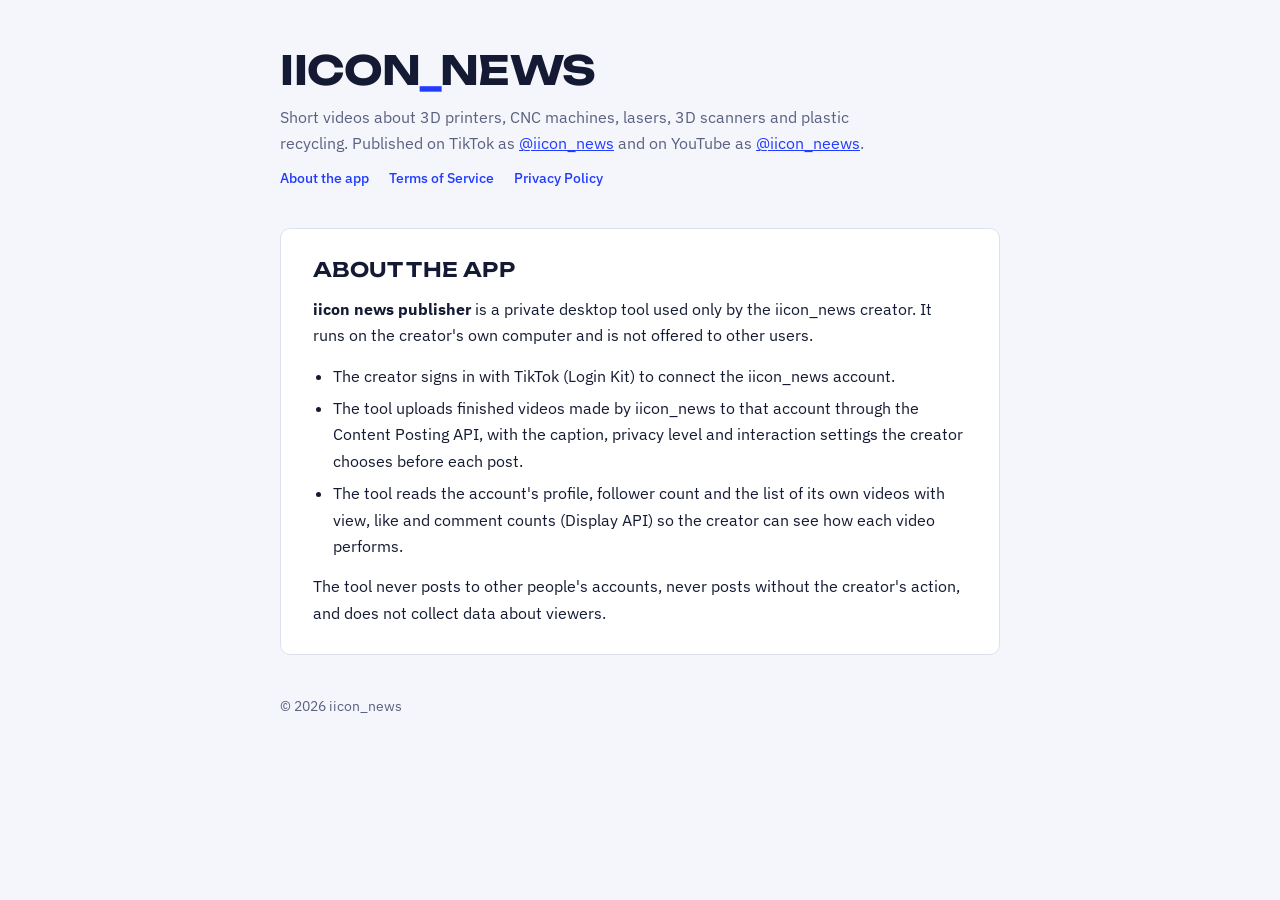
==== index.html @ fd4f6ddf "Add files via upload" ====
<!doctype html>
<html lang="en">
<head>
<meta charset="utf-8">
<meta name="viewport" content="width=device-width, initial-scale=1">
<title>iicon news publisher</title>
<link rel="preconnect" href="https://fonts.googleapis.com">
<link rel="preconnect" href="https://fonts.gstatic.com" crossorigin>
<link rel="stylesheet" href="https://fonts.googleapis.com/css2?family=Unbounded:wght@600;700&family=IBM+Plex+Sans:wght@400;500;600&family=IBM+Plex+Mono:wght@400&display=swap">
<style>
/* Layout: single readable column, brand header, three anchored sections (about / terms / privacy) */
:root {
  --bg: #f5f6fb;
  --surface: #ffffff;
  --fg: #141a33;
  --muted: #5a6180;
  --line: #dde0ee;
  --accent: #213bff;
  --display: "Unbounded", "Arial Black", system-ui, sans-serif;
  --body: "IBM Plex Sans", -apple-system, "Segoe UI", Roboto, sans-serif;
  --mono: "IBM Plex Mono", ui-monospace, Menlo, monospace;
}
@media (prefers-color-scheme: dark) {
  :root:not([data-theme="light"]) {
    --bg: #0b0f22; --surface: #121835; --fg: #e8eaf6; --muted: #9aa1c2; --line: #252c52; --accent: #6f83ff;
    color-scheme: dark;
  }
}
:root[data-theme="dark"] {
  --bg: #0b0f22; --surface: #121835; --fg: #e8eaf6; --muted: #9aa1c2; --line: #252c52; --accent: #6f83ff;
  color-scheme: dark;
}
* { box-sizing: border-box; }
body {
  background: var(--bg); color: var(--fg);
  font: 16px/1.65 var(--body);
  padding-left: max(16px, env(safe-area-inset-left, 0px));
  padding-right: max(16px, env(safe-area-inset-right, 0px));
  padding-block: 40px 64px;
}
.wrap { max-width: 720px; margin: 0 auto; display: flex; flex-direction: column; gap: 40px; }
header { display: flex; flex-direction: column; gap: 12px; }
.brand { font: 700 clamp(28px, 6vw, 40px)/1.1 var(--display); letter-spacing: -0.01em; text-transform: uppercase; text-wrap: balance; }
.brand span { color: var(--accent); }
.lede { color: var(--muted); max-width: 62ch; margin: 0; }
nav { display: flex; flex-wrap: wrap; gap: 8px 20px; font: 500 14px var(--body); }
nav a { color: var(--accent); text-decoration: none; border-bottom: 1px solid transparent; }
nav a:hover, nav a:focus-visible { border-bottom-color: var(--accent); outline: none; }
section { background: var(--surface); border: 1px solid var(--line); border-radius: 10px; padding: 28px clamp(18px, 4vw, 32px); display: flex; flex-direction: column; gap: 14px; min-width: 0; }
h2 { font: 600 20px/1.25 var(--display); margin: 0; text-transform: uppercase; letter-spacing: 0.02em; }
h3 { font: 600 16px/1.3 var(--body); margin: 8px 0 0; }
p, ul { margin: 0; max-width: 65ch; }
ul { padding-left: 20px; display: flex; flex-direction: column; gap: 6px; }
.meta { font: 400 13px var(--mono); color: var(--muted); }
a { color: var(--accent); }
code { font: 400 14px var(--mono); }
footer { color: var(--muted); font-size: 14px; }
</style>
</head>
<body>
<div class="wrap">
  <header>
    <div class="brand">iicon<span>_</span>news</div>
    <p class="lede">Short videos about 3D printers, CNC machines, lasers, 3D scanners and plastic recycling. Published on TikTok as <a href="https://www.tiktok.com/@iicon_news">@iicon_news</a> and on YouTube as <a href="https://www.youtube.com/@iicon_neews">@iicon_neews</a>.</p>
    <nav aria-label="Sections">
      <a href="./">About the app</a>
      <a href="terms.html">Terms of Service</a>
      <a href="privacy.html">Privacy Policy</a>
    </nav>
  </header>
  <section id="about">
    <h2>About the app</h2>
    <p><strong>iicon news publisher</strong> is a private desktop tool used only by the iicon_news creator. It runs on the creator's own computer and is not offered to other users.</p>
    <ul>
      <li>The creator signs in with TikTok (Login Kit) to connect the iicon_news account.</li>
      <li>The tool uploads finished videos made by iicon_news to that account through the Content Posting API, with the caption, privacy level and interaction settings the creator chooses before each post.</li>
      <li>The tool reads the account's profile, follower count and the list of its own videos with view, like and comment counts (Display API) so the creator can see how each video performs.</li>
    </ul>
    <p>The tool never posts to other people's accounts, never posts without the creator's action, and does not collect data about viewers.</p>
  </section>
  <footer>© 2026 iicon_news</footer>
</div>
</body>
</html>
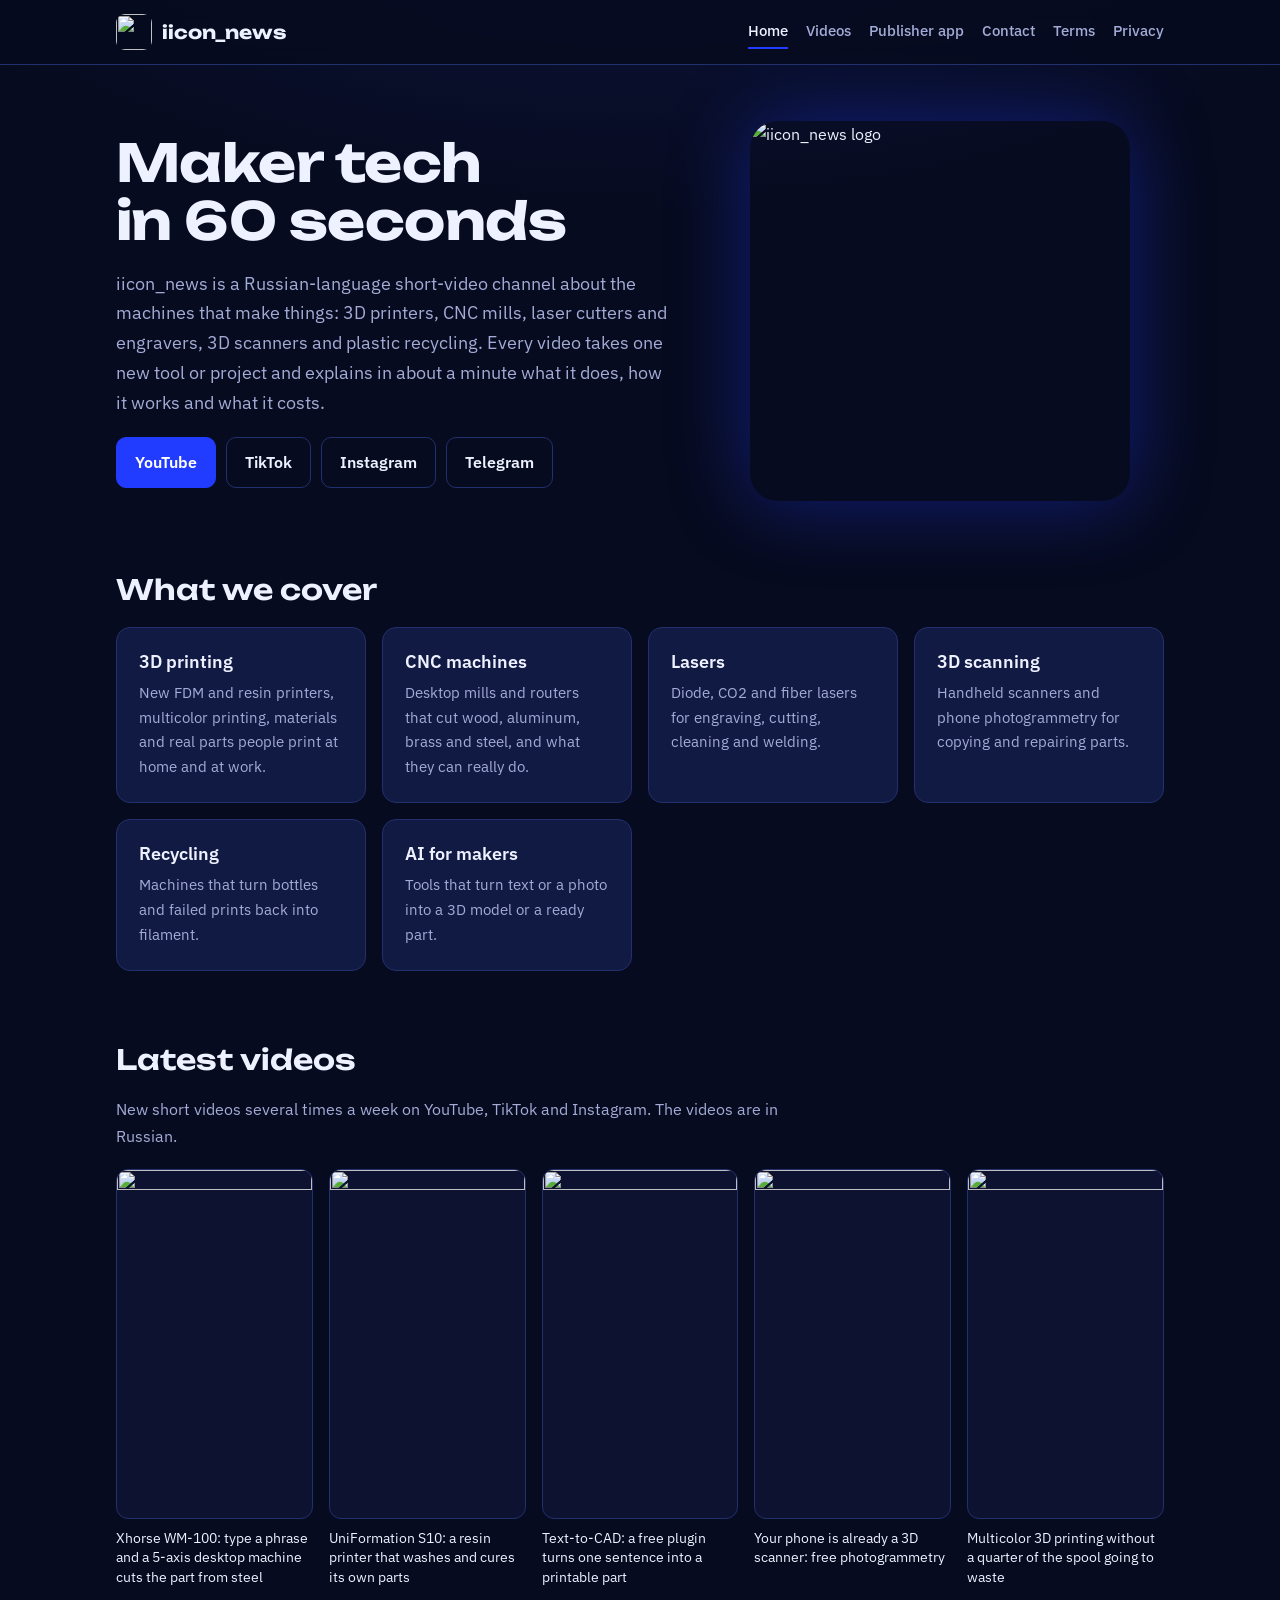
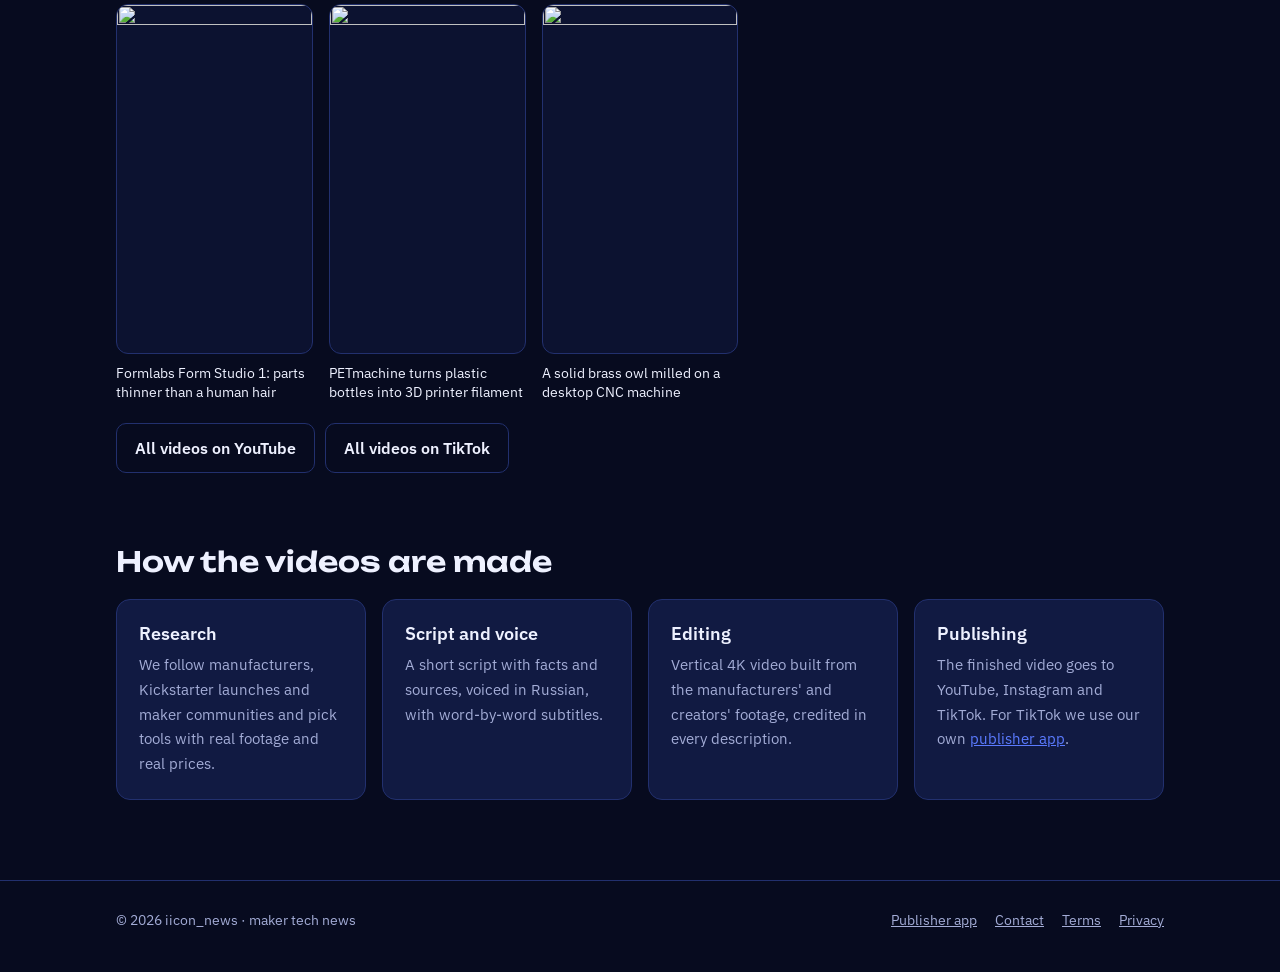
==== commit 397a5bfc: "Full website: pages, styles, favicon matching the app icon" ====
--- a/index.html
+++ b/index.html
@@ -3,82 +3,72 @@
 <head>
 <meta charset="utf-8">
 <meta name="viewport" content="width=device-width, initial-scale=1">
-<title>iicon news publisher</title>
+<title>iicon_news — maker tech in 60 seconds</title>
+<meta name="description" content="Short videos about 3D printers, CNC machines, lasers, 3D scanners and plastic recycling.">
+<link rel="icon" href="favicon.ico" sizes="any">
+<link rel="icon" type="image/png" sizes="32x32" href="img/favicon-32.png">
+<link rel="apple-touch-icon" href="img/apple-touch-icon.png">
+<meta property="og:title" content="iicon_news — maker tech in 60 seconds">
+<meta property="og:description" content="Short videos about 3D printers, CNC machines, lasers, 3D scanners and plastic recycling.">
+<meta property="og:image" content="https://barryalien23.github.io/iicon-news/img/logo-512.png">
+<meta name="theme-color" content="#070b1f">
 <link rel="preconnect" href="https://fonts.googleapis.com">
 <link rel="preconnect" href="https://fonts.gstatic.com" crossorigin>
-<link rel="stylesheet" href="https://fonts.googleapis.com/css2?family=Unbounded:wght@600;700&family=IBM+Plex+Sans:wght@400;500;600&family=IBM+Plex+Mono:wght@400&display=swap">
-<style>
-/* Layout: single readable column, brand header, three anchored sections (about / terms / privacy) */
-:root {
-  --bg: #f5f6fb;
-  --surface: #ffffff;
-  --fg: #141a33;
-  --muted: #5a6180;
-  --line: #dde0ee;
-  --accent: #213bff;
-  --display: "Unbounded", "Arial Black", system-ui, sans-serif;
-  --body: "IBM Plex Sans", -apple-system, "Segoe UI", Roboto, sans-serif;
-  --mono: "IBM Plex Mono", ui-monospace, Menlo, monospace;
-}
-@media (prefers-color-scheme: dark) {
-  :root:not([data-theme="light"]) {
-    --bg: #0b0f22; --surface: #121835; --fg: #e8eaf6; --muted: #9aa1c2; --line: #252c52; --accent: #6f83ff;
-    color-scheme: dark;
-  }
-}
-:root[data-theme="dark"] {
-  --bg: #0b0f22; --surface: #121835; --fg: #e8eaf6; --muted: #9aa1c2; --line: #252c52; --accent: #6f83ff;
-  color-scheme: dark;
-}
-* { box-sizing: border-box; }
-body {
-  background: var(--bg); color: var(--fg);
-  font: 16px/1.65 var(--body);
-  padding-left: max(16px, env(safe-area-inset-left, 0px));
-  padding-right: max(16px, env(safe-area-inset-right, 0px));
-  padding-block: 40px 64px;
-}
-.wrap { max-width: 720px; margin: 0 auto; display: flex; flex-direction: column; gap: 40px; }
-header { display: flex; flex-direction: column; gap: 12px; }
-.brand { font: 700 clamp(28px, 6vw, 40px)/1.1 var(--display); letter-spacing: -0.01em; text-transform: uppercase; text-wrap: balance; }
-.brand span { color: var(--accent); }
-.lede { color: var(--muted); max-width: 62ch; margin: 0; }
-nav { display: flex; flex-wrap: wrap; gap: 8px 20px; font: 500 14px var(--body); }
-nav a { color: var(--accent); text-decoration: none; border-bottom: 1px solid transparent; }
-nav a:hover, nav a:focus-visible { border-bottom-color: var(--accent); outline: none; }
-section { background: var(--surface); border: 1px solid var(--line); border-radius: 10px; padding: 28px clamp(18px, 4vw, 32px); display: flex; flex-direction: column; gap: 14px; min-width: 0; }
-h2 { font: 600 20px/1.25 var(--display); margin: 0; text-transform: uppercase; letter-spacing: 0.02em; }
-h3 { font: 600 16px/1.3 var(--body); margin: 8px 0 0; }
-p, ul { margin: 0; max-width: 65ch; }
-ul { padding-left: 20px; display: flex; flex-direction: column; gap: 6px; }
-.meta { font: 400 13px var(--mono); color: var(--muted); }
-a { color: var(--accent); }
-code { font: 400 14px var(--mono); }
-footer { color: var(--muted); font-size: 14px; }
-</style>
+<link rel="stylesheet" href="https://fonts.googleapis.com/css2?family=Unbounded:wght@600;700&family=IBM+Plex+Sans:wght@400;500;600&display=swap">
+<link rel="stylesheet" href="styles.css">
 </head>
 <body>
-<div class="wrap">
-  <header>
-    <div class="brand">iicon<span>_</span>news</div>
-    <p class="lede">Short videos about 3D printers, CNC machines, lasers, 3D scanners and plastic recycling. Published on TikTok as <a href="https://www.tiktok.com/@iicon_news">@iicon_news</a> and on YouTube as <a href="https://www.youtube.com/@iicon_neews">@iicon_neews</a>.</p>
-    <nav aria-label="Sections">
-      <a href="./">About the app</a>
-      <a href="terms.html">Terms of Service</a>
-      <a href="privacy.html">Privacy Policy</a>
-    </nav>
-  </header>
-  <section id="about">
-    <h2>About the app</h2>
-    <p><strong>iicon news publisher</strong> is a private desktop tool used only by the iicon_news creator. It runs on the creator's own computer and is not offered to other users.</p>
-    <ul>
-      <li>The creator signs in with TikTok (Login Kit) to connect the iicon_news account.</li>
-      <li>The tool uploads finished videos made by iicon_news to that account through the Content Posting API, with the caption, privacy level and interaction settings the creator chooses before each post.</li>
-      <li>The tool reads the account's profile, follower count and the list of its own videos with view, like and comment counts (Display API) so the creator can see how each video performs.</li>
-    </ul>
-    <p>The tool never posts to other people's accounts, never posts without the creator's action, and does not collect data about viewers.</p>
-  </section>
-  <footer>© 2026 iicon_news</footer>
-</div>
+<header class="site-header"><div class="wrap">
+<a class="brand" href="index.html"><img src="img/logo-512.png" alt="" width="36" height="36">iicon_news</a>
+<nav class="site-nav" aria-label="Main"><a href="index.html" aria-current="page">Home</a><a href="index.html#videos">Videos</a><a href="app.html">Publisher app</a><a href="contact.html">Contact</a><a href="terms.html">Terms</a><a href="privacy.html">Privacy</a></nav>
+</div></header>
+<main class="wrap">
+
+<section class="hero">
+  <div class="hero-text">
+    <h1>Maker tech in 60&nbsp;seconds</h1>
+    <p class="lede">iicon_news is a Russian-language short-video channel about the machines that make things:
+    3D printers, CNC mills, laser cutters and engravers, 3D scanners and plastic recycling.
+    Every video takes one new tool or project and explains in about a minute what it does, how it works and what it costs.</p>
+    <div class="buttons"><a class="btn" href="https://www.youtube.com/@iicon_neews" target="_blank" rel="noopener">YouTube</a><a class="btn ghost" href="https://www.tiktok.com/@iicon_news" target="_blank" rel="noopener">TikTok</a><a class="btn ghost" href="https://www.instagram.com/iicon_news/" target="_blank" rel="noopener">Instagram</a><a class="btn ghost" href="https://t.me/iicon_news" target="_blank" rel="noopener">Telegram</a></div>
+  </div>
+  <img class="hero-logo" src="img/logo-512.png" alt="iicon_news logo" width="512" height="512">
+</section>
+
+<section>
+  <h2>What we cover</h2>
+  <div class="grid">
+    <div class="card"><h3>3D printing</h3><p>New FDM and resin printers, multicolor printing, materials and real parts people print at home and at work.</p></div>
+    <div class="card"><h3>CNC machines</h3><p>Desktop mills and routers that cut wood, aluminum, brass and steel, and what they can really do.</p></div>
+    <div class="card"><h3>Lasers</h3><p>Diode, CO2 and fiber lasers for engraving, cutting, cleaning and welding.</p></div>
+    <div class="card"><h3>3D scanning</h3><p>Handheld scanners and phone photogrammetry for copying and repairing parts.</p></div>
+    <div class="card"><h3>Recycling</h3><p>Machines that turn bottles and failed prints back into filament.</p></div>
+    <div class="card"><h3>AI for makers</h3><p>Tools that turn text or a photo into a 3D model or a ready part.</p></div>
+  </div>
+</section>
+
+<section id="videos">
+  <h2>Latest videos</h2>
+  <p class="muted">New short videos several times a week on YouTube, TikTok and Instagram. The videos are in Russian.</p>
+  <div class="videos"><a class="video" href="https://www.youtube.com/shorts/JngIQ4nu1DM" target="_blank" rel="noopener"><img src="img/v-JngIQ4nu1DM.jpg" alt="" loading="lazy" width="360" height="640"><span>Xhorse WM-100: type a phrase and a 5-axis desktop machine cuts the part from steel</span></a><a class="video" href="https://www.youtube.com/shorts/M4k82-7u65M" target="_blank" rel="noopener"><img src="img/v-M4k82-7u65M.jpg" alt="" loading="lazy" width="360" height="640"><span>UniFormation S10: a resin printer that washes and cures its own parts</span></a><a class="video" href="https://www.youtube.com/shorts/WuSTNUGZK58" target="_blank" rel="noopener"><img src="img/v-WuSTNUGZK58.jpg" alt="" loading="lazy" width="360" height="640"><span>Text-to-CAD: a free plugin turns one sentence into a printable part</span></a><a class="video" href="https://www.youtube.com/shorts/X9slYGXRmLw" target="_blank" rel="noopener"><img src="img/v-X9slYGXRmLw.jpg" alt="" loading="lazy" width="360" height="640"><span>Your phone is already a 3D scanner: free photogrammetry</span></a><a class="video" href="https://www.youtube.com/shorts/9n1d-kxBL30" target="_blank" rel="noopener"><img src="img/v-9n1d-kxBL30.jpg" alt="" loading="lazy" width="360" height="640"><span>Multicolor 3D printing without a quarter of the spool going to waste</span></a><a class="video" href="https://www.youtube.com/shorts/dMKP87IcEpo" target="_blank" rel="noopener"><img src="img/v-dMKP87IcEpo.jpg" alt="" loading="lazy" width="360" height="640"><span>Formlabs Form Studio 1: parts thinner than a human hair</span></a><a class="video" href="https://www.youtube.com/shorts/vu9dJcK6fmQ" target="_blank" rel="noopener"><img src="img/v-vu9dJcK6fmQ.jpg" alt="" loading="lazy" width="360" height="640"><span>PETmachine turns plastic bottles into 3D printer filament</span></a><a class="video" href="https://www.youtube.com/shorts/GiRDuPsCGWo" target="_blank" rel="noopener"><img src="img/v-GiRDuPsCGWo.jpg" alt="" loading="lazy" width="360" height="640"><span>A solid brass owl milled on a desktop CNC machine</span></a></div>
+  <div class="buttons"><a class="btn ghost" href="https://www.youtube.com/@iicon_neews/shorts" target="_blank" rel="noopener">All videos on YouTube</a>
+  <a class="btn ghost" href="https://www.tiktok.com/@iicon_news" target="_blank" rel="noopener">All videos on TikTok</a></div>
+</section>
+
+<section>
+  <h2>How the videos are made</h2>
+  <div class="grid">
+    <div class="card"><h3>Research</h3><p>We follow manufacturers, Kickstarter launches and maker communities and pick tools with real footage and real prices.</p></div>
+    <div class="card"><h3>Script and voice</h3><p>A short script with facts and sources, voiced in Russian, with word-by-word subtitles.</p></div>
+    <div class="card"><h3>Editing</h3><p>Vertical 4K video built from the manufacturers' and creators' footage, credited in every description.</p></div>
+    <div class="card"><h3>Publishing</h3><p>The finished video goes to YouTube, Instagram and TikTok. For TikTok we use our own <a href="app.html">publisher app</a>.</p></div>
+  </div>
+</section>
+
+</main>
+<footer class="site-footer"><div class="wrap">
+<span>© 2026 iicon_news · maker tech news</span>
+<nav aria-label="Footer"><a href="app.html">Publisher app</a><a href="contact.html">Contact</a><a href="terms.html">Terms</a><a href="privacy.html">Privacy</a></nav>
+</div></footer>
 </body>
 </html>
--- a/styles.css
+++ b/styles.css
@@ -0,0 +1,102 @@
+/* iicon_news site: dark navy + electric blue, same palette as the channel art */
+:root {
+  --bg: #070b1f;
+  --bg-2: #0c1230;
+  --surface: #111a42;
+  --line: #22306e;
+  --fg: #eef1ff;
+  --muted: #a3acd6;
+  --accent: #213bff;
+  --accent-2: #5b7bff;
+  --display: "Unbounded", "Arial Black", system-ui, sans-serif;
+  --body: "IBM Plex Sans", -apple-system, "Segoe UI", Roboto, sans-serif;
+  color-scheme: dark;
+}
+* { box-sizing: border-box; }
+html { -webkit-text-size-adjust: 100%; }
+body {
+  margin: 0;
+  background: radial-gradient(1200px 600px at 50% -200px, #1a2a8a55, transparent 70%), var(--bg);
+  color: var(--fg);
+  font: 16px/1.65 var(--body);
+}
+a { color: var(--accent-2); }
+img { max-width: 100%; height: auto; display: block; }
+.wrap { width: 100%; max-width: 1080px; margin: 0 auto; padding-inline: max(16px, env(safe-area-inset-left, 0px)); }
+
+/* header */
+.site-header { position: sticky; top: 0; z-index: 10; background: #070b1fd9; backdrop-filter: blur(10px); border-bottom: 1px solid var(--line); }
+.site-header .wrap { display: flex; align-items: center; gap: 16px; min-height: 64px; flex-wrap: wrap; padding-block: 8px; }
+.brand { display: flex; align-items: center; gap: 10px; color: var(--fg); text-decoration: none; font: 700 18px var(--display); }
+.brand img { width: 36px; height: 36px; border-radius: 9px; }
+.site-nav { display: flex; flex-wrap: wrap; gap: 4px 18px; margin-left: auto; font-weight: 500; font-size: 15px; }
+.site-nav a { color: var(--muted); text-decoration: none; padding: 4px 0; border-bottom: 2px solid transparent; }
+.site-nav a:hover, .site-nav a:focus-visible { color: var(--fg); outline: none; }
+.site-nav a[aria-current="page"] { color: var(--fg); border-bottom-color: var(--accent); }
+
+/* layout */
+main { display: flex; flex-direction: column; gap: 72px; padding-block: 56px 80px; }
+section { display: flex; flex-direction: column; gap: 20px; min-width: 0; }
+h1 { font: 700 clamp(30px, 5.4vw, 52px)/1.1 var(--display); margin: 0; letter-spacing: -0.01em; text-wrap: balance; }
+h2 { font: 600 clamp(21px, 3vw, 28px)/1.2 var(--display); margin: 0; text-wrap: balance; }
+h3 { font: 600 18px/1.3 var(--body); margin: 0; }
+p { margin: 0; max-width: 68ch; }
+.lede { font-size: 18px; color: var(--muted); }
+.muted { color: var(--muted); }
+.small { font-size: 14px; }
+
+/* hero */
+.hero { display: grid; grid-template-columns: minmax(0, 1.25fr) minmax(0, 1fr); gap: 40px; align-items: center; }
+.hero-text { display: flex; flex-direction: column; gap: 20px; }
+.hero-logo { width: 100%; max-width: 380px; justify-self: center; border-radius: 28px; box-shadow: 0 0 80px #213bff66; }
+.buttons { display: flex; flex-wrap: wrap; gap: 10px; }
+.btn { display: inline-flex; align-items: center; gap: 8px; padding: 11px 18px; border-radius: 10px; font-weight: 600; text-decoration: none; color: #fff; background: var(--accent); border: 1px solid var(--accent); }
+.btn.ghost { background: transparent; color: var(--fg); border-color: var(--line); }
+.btn:hover { filter: brightness(1.12); }
+
+/* cards */
+.grid { display: grid; gap: 16px; grid-template-columns: repeat(auto-fill, minmax(220px, 1fr)); }
+.card { background: var(--surface); border: 1px solid var(--line); border-radius: 14px; padding: 22px; display: flex; flex-direction: column; gap: 8px; min-width: 0; }
+.card p { color: var(--muted); font-size: 15px; }
+
+/* videos */
+.videos { display: grid; gap: 16px; grid-template-columns: repeat(auto-fill, minmax(180px, 1fr)); }
+.video { display: flex; flex-direction: column; gap: 10px; text-decoration: none; color: var(--fg); }
+.video img { aspect-ratio: 9 / 16; width: 100%; object-fit: cover; border-radius: 12px; border: 1px solid var(--line); background: var(--bg-2); }
+.video span { font-size: 14px; line-height: 1.4; }
+.video:hover img { border-color: var(--accent-2); }
+
+/* steps with screenshots */
+.steps { display: flex; flex-direction: column; gap: 40px; counter-reset: step; }
+.step { display: grid; grid-template-columns: minmax(0, 0.8fr) minmax(0, 1.4fr); gap: 32px; align-items: center; }
+.step-text { display: flex; flex-direction: column; gap: 10px; }
+.step-text h3::before { counter-increment: step; content: counter(step); display: inline-grid; place-items: center; width: 30px; height: 30px; margin-right: 10px; border-radius: 50%; background: var(--accent); font: 700 14px var(--display); }
+.shot { border-radius: 12px; border: 1px solid var(--line); box-shadow: 0 20px 60px #00000080; }
+
+/* tables */
+.table-wrap { overflow-x: auto; border: 1px solid var(--line); border-radius: 12px; }
+table { width: 100%; border-collapse: collapse; font-size: 15px; min-width: 520px; }
+th, td { text-align: left; padding: 12px 16px; border-bottom: 1px solid var(--line); vertical-align: top; }
+th { color: var(--muted); font-weight: 600; background: var(--bg-2); }
+tr:last-child td { border-bottom: 0; }
+code { font: 14px ui-monospace, Menlo, monospace; color: #c9d2ff; }
+
+/* legal pages */
+.doc { max-width: 760px; display: flex; flex-direction: column; gap: 16px; }
+.doc h2 { font-size: 20px; margin-top: 16px; }
+.doc ul { margin: 0; padding-left: 22px; display: flex; flex-direction: column; gap: 6px; max-width: 68ch; }
+
+/* footer */
+.site-footer { border-top: 1px solid var(--line); padding-block: 28px 40px; color: var(--muted); font-size: 14px; }
+.site-footer .wrap { display: flex; flex-wrap: wrap; gap: 10px 24px; align-items: center; }
+.site-footer nav { display: flex; flex-wrap: wrap; gap: 8px 18px; margin-left: auto; }
+.site-footer a { color: var(--muted); }
+
+@media (max-width: 760px) {
+  .site-header { position: static; }
+  main { gap: 56px; padding-block: 36px 64px; }
+  .hero, .step { grid-template-columns: 1fr; }
+  .hero-logo { max-width: 240px; grid-row: 1; }
+  .site-nav { margin-left: 0; width: 100%; }
+  .site-footer nav { margin-left: 0; }
+}
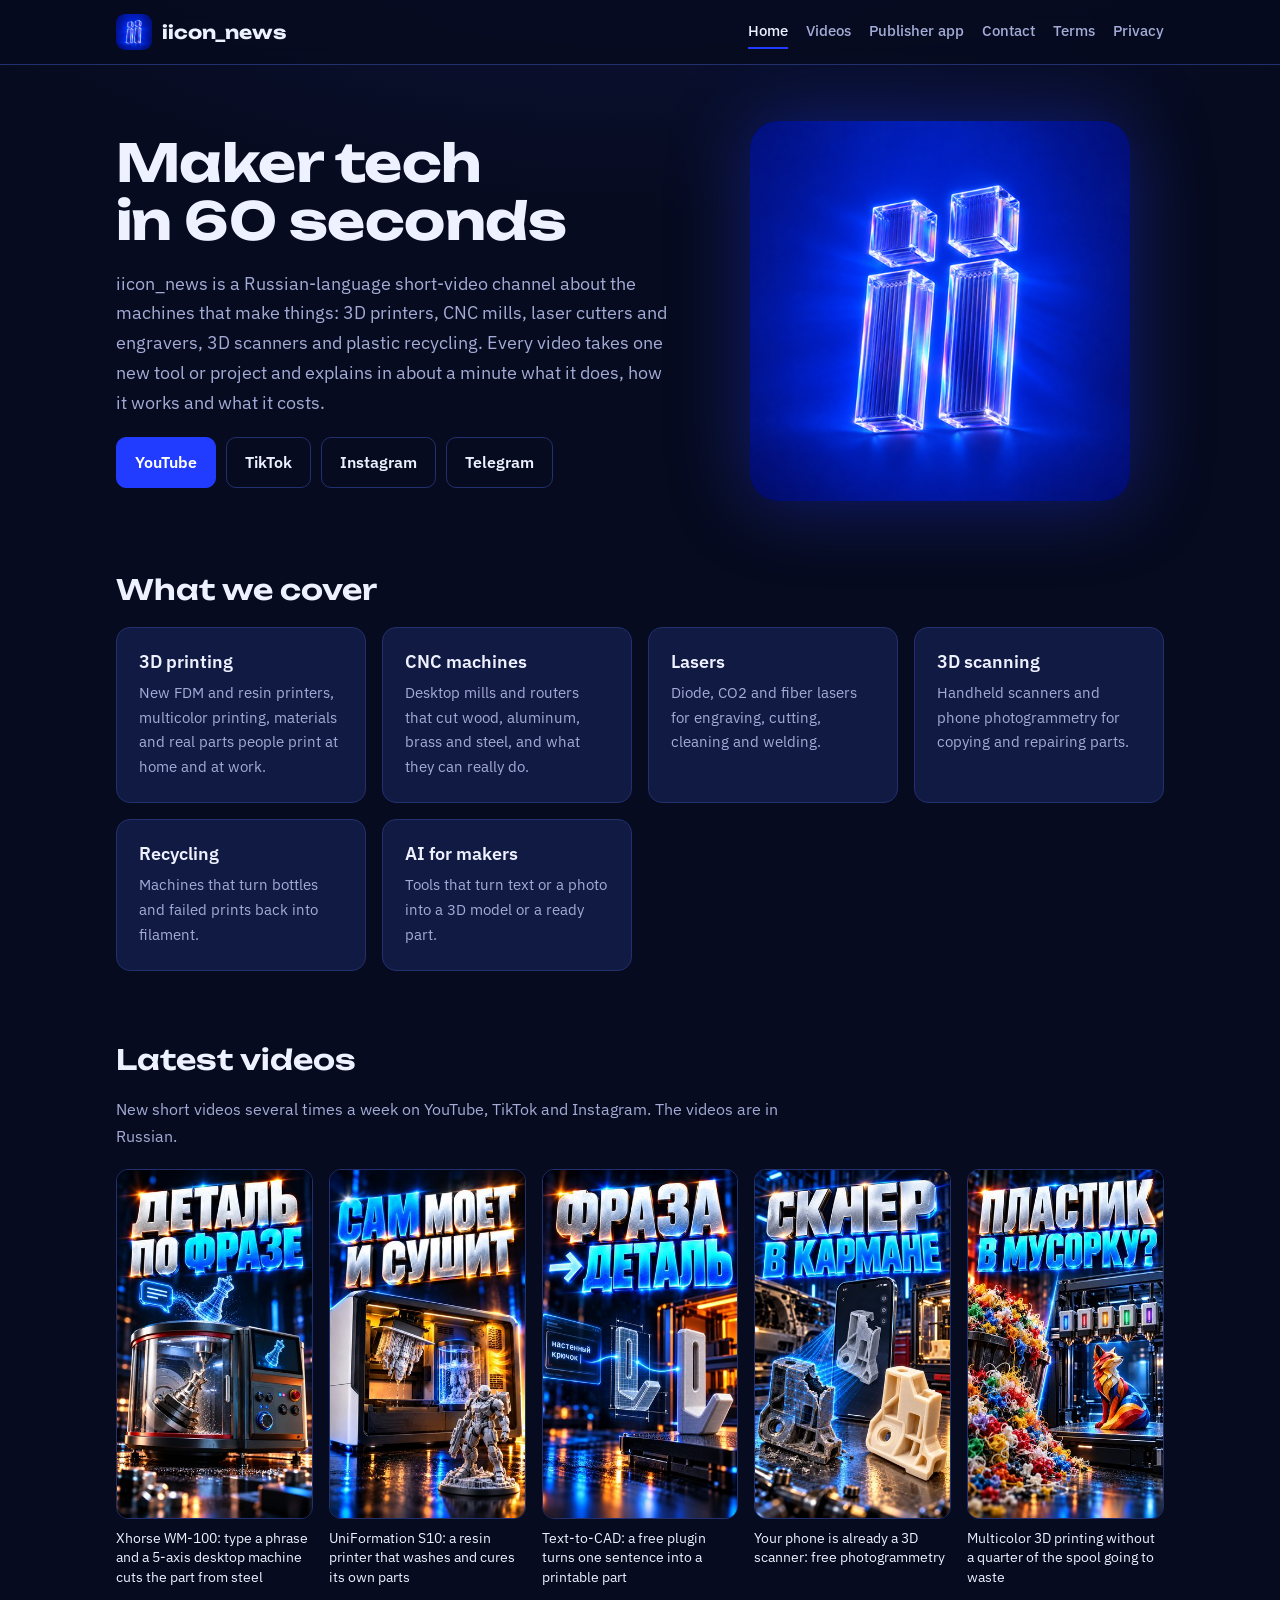
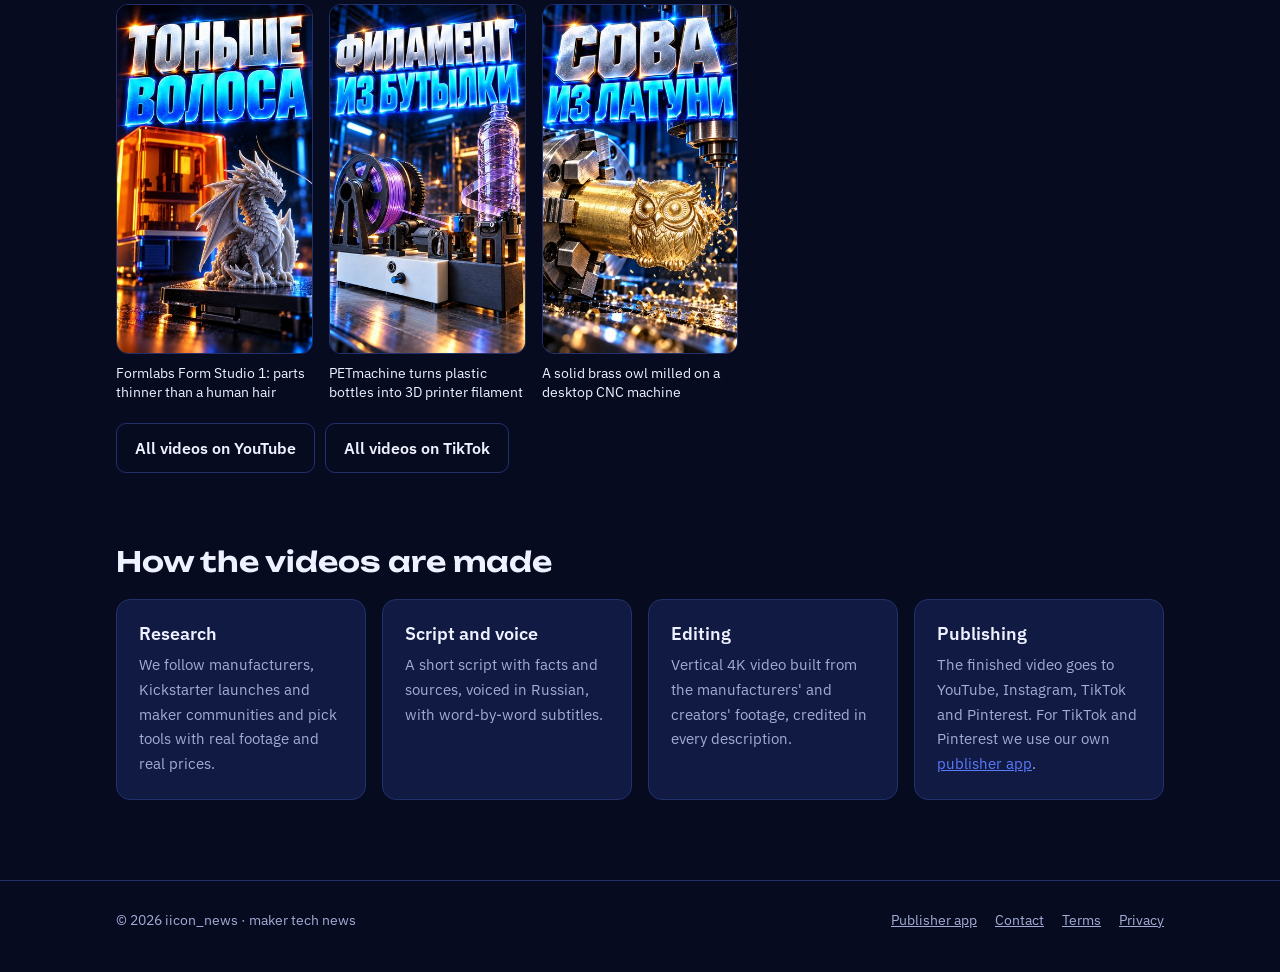
==== commit ad8203eb: "Add Pinterest integration to app page, terms and privacy policy" ====
--- a/index.html
+++ b/index.html
@@ -61,7 +61,7 @@
     <div class="card"><h3>Research</h3><p>We follow manufacturers, Kickstarter launches and maker communities and pick tools with real footage and real prices.</p></div>
     <div class="card"><h3>Script and voice</h3><p>A short script with facts and sources, voiced in Russian, with word-by-word subtitles.</p></div>
     <div class="card"><h3>Editing</h3><p>Vertical 4K video built from the manufacturers' and creators' footage, credited in every description.</p></div>
-    <div class="card"><h3>Publishing</h3><p>The finished video goes to YouTube, Instagram and TikTok. For TikTok we use our own <a href="app.html">publisher app</a>.</p></div>
+    <div class="card"><h3>Publishing</h3><p>The finished video goes to YouTube, Instagram, TikTok and Pinterest. For TikTok and Pinterest we use our own <a href="app.html">publisher app</a>.</p></div>
   </div>
 </section>
 
--- a/styles.css
+++ b/styles.css
@@ -71,6 +71,8 @@
 .step { display: grid; grid-template-columns: minmax(0, 0.8fr) minmax(0, 1.4fr); gap: 32px; align-items: center; }
 .step-text { display: flex; flex-direction: column; gap: 10px; }
 .step-text h3::before { counter-increment: step; content: counter(step); display: inline-grid; place-items: center; width: 30px; height: 30px; margin-right: 10px; border-radius: 50%; background: var(--accent); font: 700 14px var(--display); }
+.steps.row { flex-flow: row wrap; gap: 20px; }
+.steps.row .step { grid-template-columns: 1fr; flex: 1 1 240px; align-items: start; }
 .shot { border-radius: 12px; border: 1px solid var(--line); box-shadow: 0 20px 60px #00000080; }
 
 /* tables */
@@ -84,6 +86,7 @@
 /* legal pages */
 .doc { max-width: 760px; display: flex; flex-direction: column; gap: 16px; }
 .doc h2 { font-size: 20px; margin-top: 16px; }
+.doc h3 { font-size: 17px; margin-top: 4px; }
 .doc ul { margin: 0; padding-left: 22px; display: flex; flex-direction: column; gap: 6px; max-width: 68ch; }
 
 /* footer */
